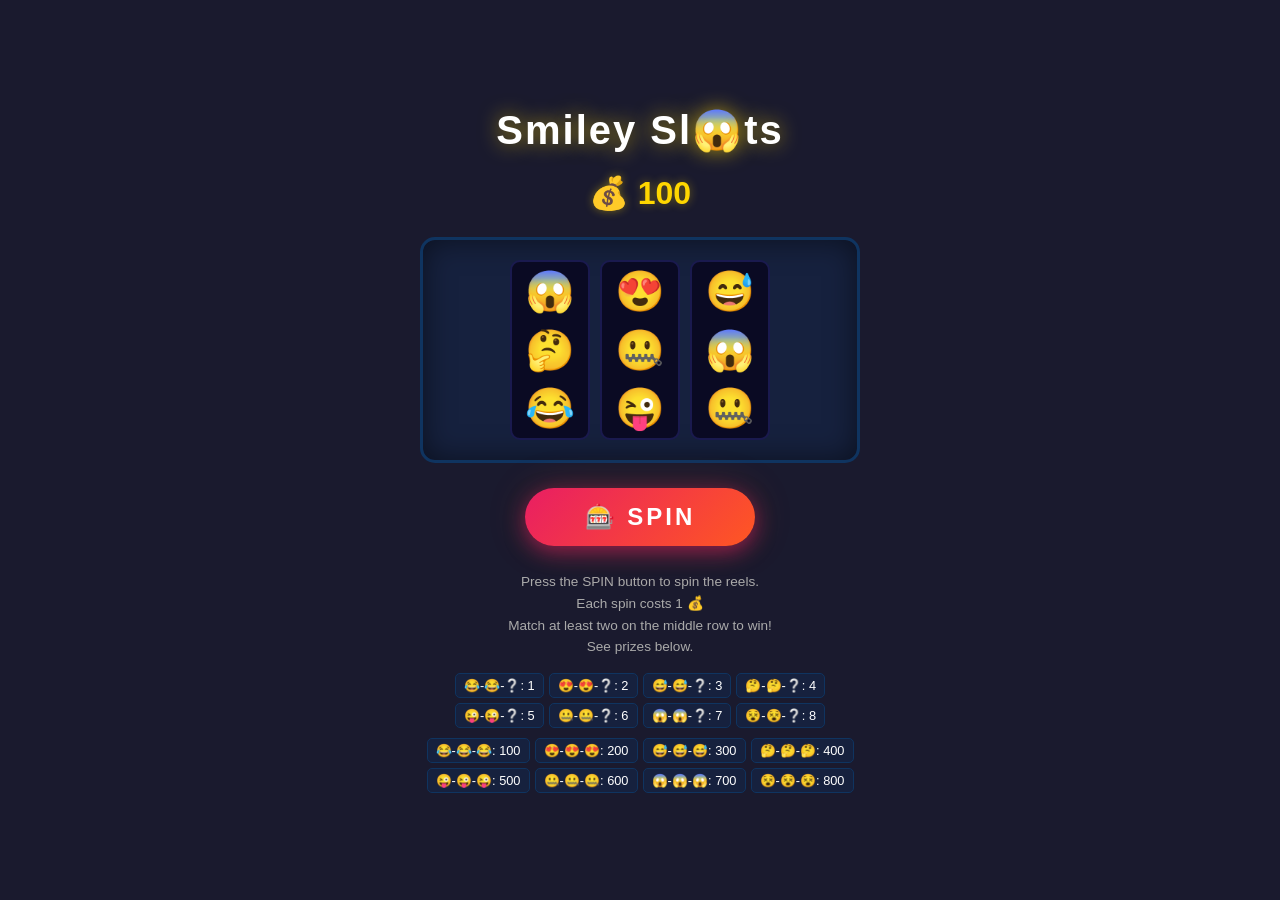
==== index.html @ c07feeef "feat(界面): 添加旋转按钮并改进交互体验 将点击任意位置旋转改为专用旋转按钮 添加按钮禁用状态防止重复点击 更新样式文件添加按钮相关样式" ====
<!doctype html>
<html lang="en">
<head>
  <meta charset="utf-8">
  <meta name="viewport" content="width=device-width,initial-scale=1">
  <title>Smiley Slots</title>
  <link rel="stylesheet" href="style.css">

</head>
<body>
<!-- Please like <3 and share if you enjoyed! -->


<div class="container">
  <h1 class="title"> Smiley Sl😱ts </h1>
  <div class="money-container">
    <div id="money">100</div>
    <div class="changes"> </div>
  </div>

  <div class="play-area">
    <div class="reel-container"></div>
    <div class="reel-container"></div>
    <div class="reel-container"></div>
  </div>

  <button id="spin-btn" class="spin-btn">🎰 SPIN</button>

  <div class="info">
    <div class="instructions">
      Press the SPIN button to spin the reels.<br/> Each spin costs 1 💰<br/> Match at least two on the middle row to win!<br/> See prizes below.</div>

    <div class="prize-table">
      <div class="doubles">
      </div>
      <div class="triples">

      </div>
    </div>
  <script src="script.js"></script>
</body>
</html>
---- style.css ----
* {
  margin: 0;
  padding: 0;
  box-sizing: border-box;
}

body {
  background: #1a1a2e;
  color: #fff;
  font-family: 'Segoe UI', Tahoma, Geneva, Verdana, sans-serif;
  display: flex;
  justify-content: center;
  align-items: center;
  min-height: 100vh;
  overflow: hidden;
}

.container {
  text-align: center;
  padding: 30px;
  max-width: 500px;
  width: 100%;
}

.title {
  font-size: 2.5rem;
  margin-bottom: 20px;
  text-shadow: 0 0 20px rgba(255, 215, 0, 0.6);
  letter-spacing: 2px;
}

.money-container {
  position: relative;
  display: inline-block;
  margin-bottom: 25px;
}

#money {
  font-size: 2rem;
  font-weight: bold;
  color: #ffd700;
  text-shadow: 0 0 10px rgba(255, 215, 0, 0.4);
}

#money::before {
  content: '💰 ';
}

.changes {
  position: absolute;
  top: 0;
  right: -40px;
  display: flex;
  flex-direction: column;
  align-items: center;
}

.change {
  font-size: 0.9rem;
  font-weight: bold;
  color: #4caf50;
  animation: fadeUp 1s ease-out forwards;
}

.change.negative {
  color: #f44336;
}

@keyframes fadeUp {
  from {
    opacity: 1;
    transform: translateY(0);
  }
  to {
    opacity: 0;
    transform: translateY(-20px);
  }
}

.play-area {
  display: flex;
  justify-content: center;
  gap: 10px;
  margin-bottom: 25px;
  background: #16213e;
  border-radius: 15px;
  padding: 20px 15px;
  border: 3px solid #0f3460;
  box-shadow: inset 0 0 30px rgba(0, 0, 0, 0.5);
}

.reel-container {
  width: 80px;
  height: 180px;
  overflow: hidden;
  position: relative;
  background: #0a0a23;
  border-radius: 10px;
  border: 2px solid #1a1a4e;
  display: flex;
  flex-direction: column;
  justify-content: center;
}

.reel-item {
  font-size: 2.5rem;
  height: 60px;
  display: flex;
  align-items: center;
  justify-content: center;
  opacity: 0;
  transform: translateY(-20px);
  transition: opacity 0.1s ease, transform 0.1s ease;
}

.reel-item.active {
  opacity: 1;
  transform: translateY(0);
}

.reel-item.deactivate {
  opacity: 0;
  transform: translateY(20px);
}

.reel-item.win {
  animation: winPulse 0.5s ease-in-out 3;
  background: rgba(255, 215, 0, 0.2);
  border-radius: 8px;
}

@keyframes winPulse {
  0%, 100% {
    transform: scale(1);
  }
  50% {
    transform: scale(1.2);
  }
}

.spin-btn {
  display: block;
  margin: 0 auto 25px;
  padding: 15px 60px;
  font-size: 1.5rem;
  font-weight: bold;
  letter-spacing: 3px;
  color: #fff;
  background: linear-gradient(135deg, #e91e63, #ff5722);
  border: none;
  border-radius: 50px;
  cursor: pointer;
  box-shadow: 0 6px 20px rgba(233, 30, 99, 0.5), 0 0 40px rgba(255, 87, 34, 0.2);
  transition: all 0.2s ease;
  text-transform: uppercase;
  position: relative;
  overflow: hidden;
}

.spin-btn::before {
  content: '';
  position: absolute;
  top: 0;
  left: -100%;
  width: 100%;
  height: 100%;
  background: linear-gradient(90deg, transparent, rgba(255, 255, 255, 0.2), transparent);
  transition: left 0.5s ease;
}

.spin-btn:hover:not(:disabled)::before {
  left: 100%;
}

.spin-btn:hover:not(:disabled) {
  transform: translateY(-2px);
  box-shadow: 0 8px 25px rgba(233, 30, 99, 0.6), 0 0 50px rgba(255, 87, 34, 0.3);
}

.spin-btn:active:not(:disabled) {
  transform: translateY(1px);
  box-shadow: 0 3px 10px rgba(233, 30, 99, 0.4);
}

.spin-btn:disabled {
  background: linear-gradient(135deg, #555, #444);
  cursor: not-allowed;
  box-shadow: none;
  opacity: 0.7;
}

.info {
  text-align: center;
}

.instructions {
  font-size: 0.85rem;
  color: #aaa;
  margin-bottom: 15px;
  line-height: 1.6;
}

.prize-table {
  display: flex;
  flex-direction: column;
  gap: 10px;
}

.doubles,
.triples {
  display: flex;
  flex-wrap: wrap;
  justify-content: center;
  gap: 5px;
}

.prize-item {
  font-size: 0.8rem;
  padding: 4px 8px;
  background: #16213e;
  border-radius: 5px;
  border: 1px solid #0f3460;
  transition: all 0.3s ease;
}

.prize-item.active {
  background: rgba(255, 215, 0, 0.2);
  border-color: #ffd700;
  color: #ffd700;
  box-shadow: 0 0 10px rgba(255, 215, 0, 0.3);
}
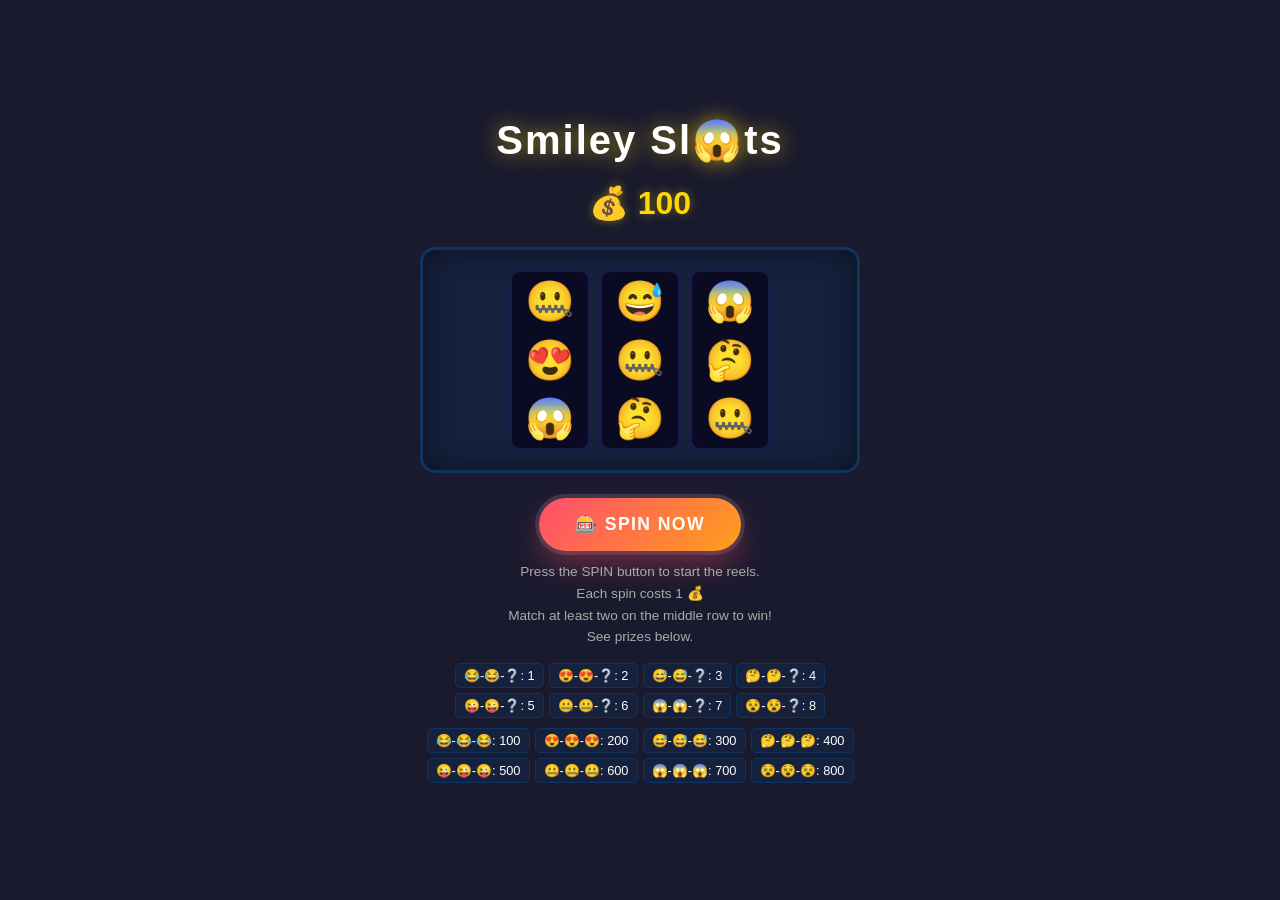
==== commit aa5311d1: "feat(界面): 添加旋转按钮并改进交互体验 添加专门的旋转按钮替代点击任意位置旋转的方式，并实现按钮状态管理 为按钮添加悬停、按下和禁用状态的样式效果 更新游戏说明文本以反映新的交互方式" ====
--- a/index.html
+++ b/index.html
@@ -5,11 +5,50 @@
   <meta name="viewport" content="width=device-width,initial-scale=1">
   <title>Smiley Slots</title>
   <link rel="stylesheet" href="style.css">
+  <style>
+    .spin-button-container {
+      display: flex;
+      justify-content: center;
+      margin: 20px 0 10px;
+    }
 
+    .spin-button {
+      appearance: none;
+      border: none;
+      border-radius: 999px;
+      padding: 16px 36px;
+      font-size: 1.1rem;
+      font-weight: 800;
+      letter-spacing: 0.08em;
+      color: #fff;
+      background: linear-gradient(135deg, #ff4d6d 0%, #ff9f1c 100%);
+      box-shadow: 0 14px 30px rgba(255, 77, 109, 0.35), 0 0 0 4px rgba(255, 255, 255, 0.12);
+      cursor: pointer;
+      transition: transform 0.12s ease, box-shadow 0.12s ease, filter 0.12s ease, opacity 0.12s ease;
+    }
+
+    .spin-button:hover:not(:disabled) {
+      transform: translateY(-2px) scale(1.01);
+      box-shadow: 0 18px 34px rgba(255, 77, 109, 0.4), 0 0 0 6px rgba(255, 255, 255, 0.16);
+      filter: brightness(1.05);
+    }
+
+    .spin-button:active:not(:disabled),
+    .spin-button.is-pressed:not(:disabled) {
+      transform: translateY(2px) scale(0.97);
+      box-shadow: 0 8px 18px rgba(255, 77, 109, 0.3), 0 0 0 4px rgba(255, 255, 255, 0.12);
+      filter: brightness(0.94);
+    }
+
+    .spin-button:disabled {
+      opacity: 0.65;
+      cursor: not-allowed;
+      box-shadow: 0 8px 18px rgba(0, 0, 0, 0.22), 0 0 0 4px rgba(255, 255, 255, 0.08);
+    }
+  </style>
 </head>
 <body>
 <!-- Please like <3 and share if you enjoyed! -->
-
 
 <div class="container">
   <h1 class="title"> Smiley Sl😱ts </h1>
@@ -24,19 +63,23 @@
     <div class="reel-container"></div>
   </div>
 
-  <button id="spin-btn" class="spin-btn">🎰 SPIN</button>
+  <div class="spin-button-container">
+    <button id="spin-button" class="spin-button" type="button">🎰 SPIN NOW</button>
+  </div>
 
   <div class="info">
     <div class="instructions">
-      Press the SPIN button to spin the reels.<br/> Each spin costs 1 💰<br/> Match at least two on the middle row to win!<br/> See prizes below.</div>
+      Press the SPIN button to start the reels.<br/> Each spin costs 1 💰<br/> Match at least two on the middle row to win!<br/> See prizes below.
+    </div>
 
     <div class="prize-table">
       <div class="doubles">
       </div>
       <div class="triples">
-
       </div>
     </div>
+  </div>
+
   <script src="script.js"></script>
 </body>
-</html>+</html>
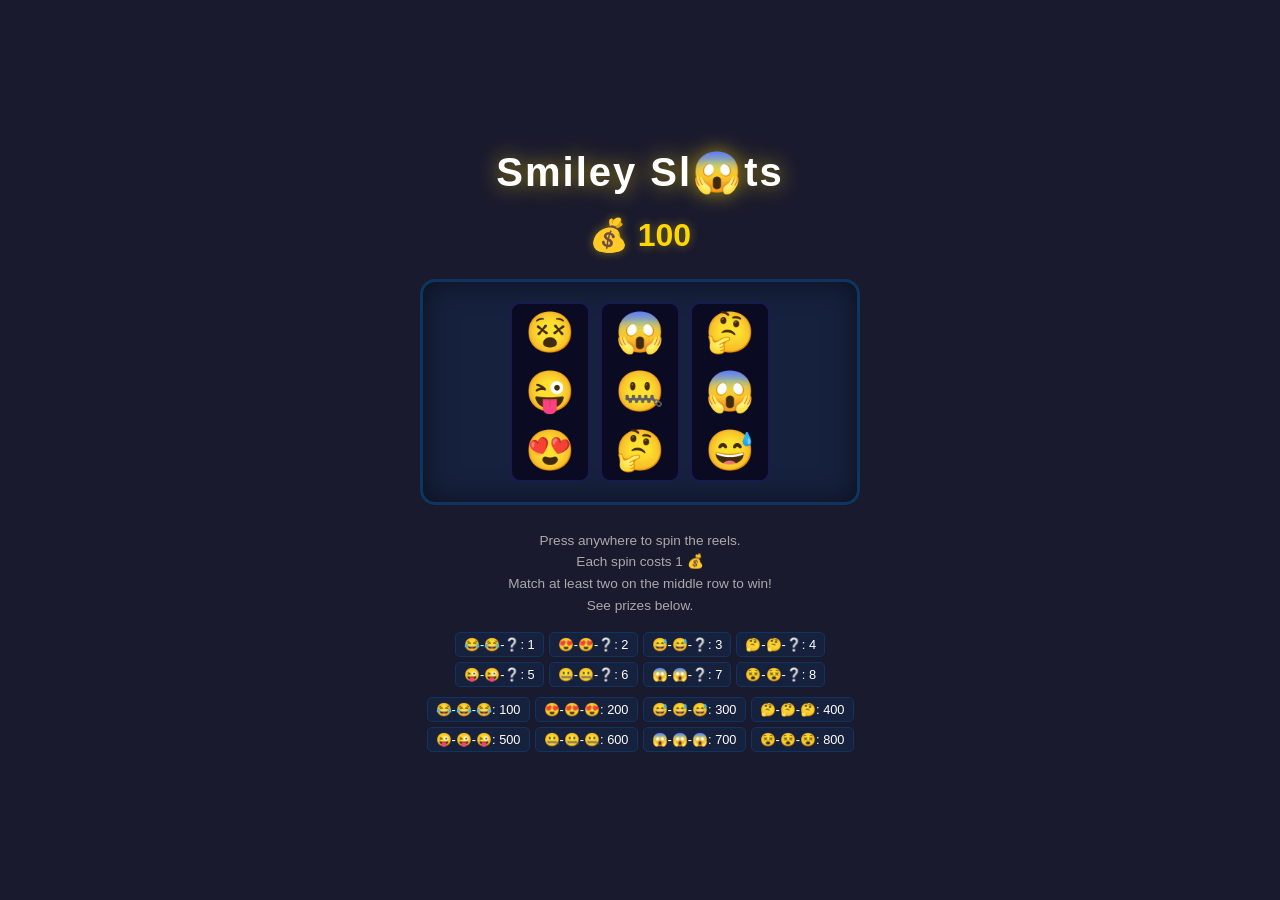
==== commit 4e8c4a21: "feat(界面): 添加旋转按钮禁用状态和样式 在开始旋转时禁用按钮以防止重复点击 为旋转按钮添加悬停和禁用状态的视觉反馈" ====
--- a/index.html
+++ b/index.html
@@ -6,51 +6,39 @@
   <title>Smiley Slots</title>
   <link rel="stylesheet" href="style.css">
   <style>
-    .spin-button-container {
-      display: flex;
-      justify-content: center;
-      margin: 20px 0 10px;
+    #spin-btn {
+      background: linear-gradient(135deg, #ff4b2b, #ff416c);
+      color: white;
+      border: none;
+      padding: 15px 40px;
+      font-size: 24px;
+      font-weight: bold;
+      border-radius: 50px;
+      cursor: pointer;
+      box-shadow: 0 5px 15px rgba(255, 65, 108, 0.4);
+      transition: all 0.1s ease;
+      text-transform: uppercase;
+      letter-spacing: 2px;
+      outline: none;
     }
-
-    .spin-button {
-      appearance: none;
-      border: none;
-      border-radius: 999px;
-      padding: 16px 36px;
-      font-size: 1.1rem;
-      font-weight: 800;
-      letter-spacing: 0.08em;
-      color: #fff;
-      background: linear-gradient(135deg, #ff4d6d 0%, #ff9f1c 100%);
-      box-shadow: 0 14px 30px rgba(255, 77, 109, 0.35), 0 0 0 4px rgba(255, 255, 255, 0.12);
-      cursor: pointer;
-      transition: transform 0.12s ease, box-shadow 0.12s ease, filter 0.12s ease, opacity 0.12s ease;
+    #spin-btn:active {
+      transform: scale(0.95);
+      box-shadow: 0 2px 5px rgba(255, 65, 108, 0.4);
     }
-
-    .spin-button:hover:not(:disabled) {
-      transform: translateY(-2px) scale(1.01);
-      box-shadow: 0 18px 34px rgba(255, 77, 109, 0.4), 0 0 0 6px rgba(255, 255, 255, 0.16);
-      filter: brightness(1.05);
-    }
-
-    .spin-button:active:not(:disabled),
-    .spin-button.is-pressed:not(:disabled) {
-      transform: translateY(2px) scale(0.97);
-      box-shadow: 0 8px 18px rgba(255, 77, 109, 0.3), 0 0 0 4px rgba(255, 255, 255, 0.12);
-      filter: brightness(0.94);
-    }
-
-    .spin-button:disabled {
-      opacity: 0.65;
+    #spin-btn:disabled {
+      background: #cccccc;
+      color: #888888;
       cursor: not-allowed;
-      box-shadow: 0 8px 18px rgba(0, 0, 0, 0.22), 0 0 0 4px rgba(255, 255, 255, 0.08);
+      box-shadow: none;
+      transform: none;
     }
   </style>
 </head>
 <body>
 <!-- Please like <3 and share if you enjoyed! -->
 
-<div class="container">
+
+<div class="container" onclick="startSpin()">
   <h1 class="title"> Smiley Sl😱ts </h1>
   <div class="money-container">
     <div id="money">100</div>
@@ -63,23 +51,17 @@
     <div class="reel-container"></div>
   </div>
 
-  <div class="spin-button-container">
-    <button id="spin-button" class="spin-button" type="button">🎰 SPIN NOW</button>
-  </div>
-
   <div class="info">
     <div class="instructions">
-      Press the SPIN button to start the reels.<br/> Each spin costs 1 💰<br/> Match at least two on the middle row to win!<br/> See prizes below.
-    </div>
+      Press anywhere to spin the reels.<br/> Each spin costs 1 💰<br/> Match at least two on the middle row to win!<br/> See prizes below.</div>
 
     <div class="prize-table">
       <div class="doubles">
       </div>
       <div class="triples">
+
       </div>
     </div>
-  </div>
-
   <script src="script.js"></script>
 </body>
-</html>
+</html>
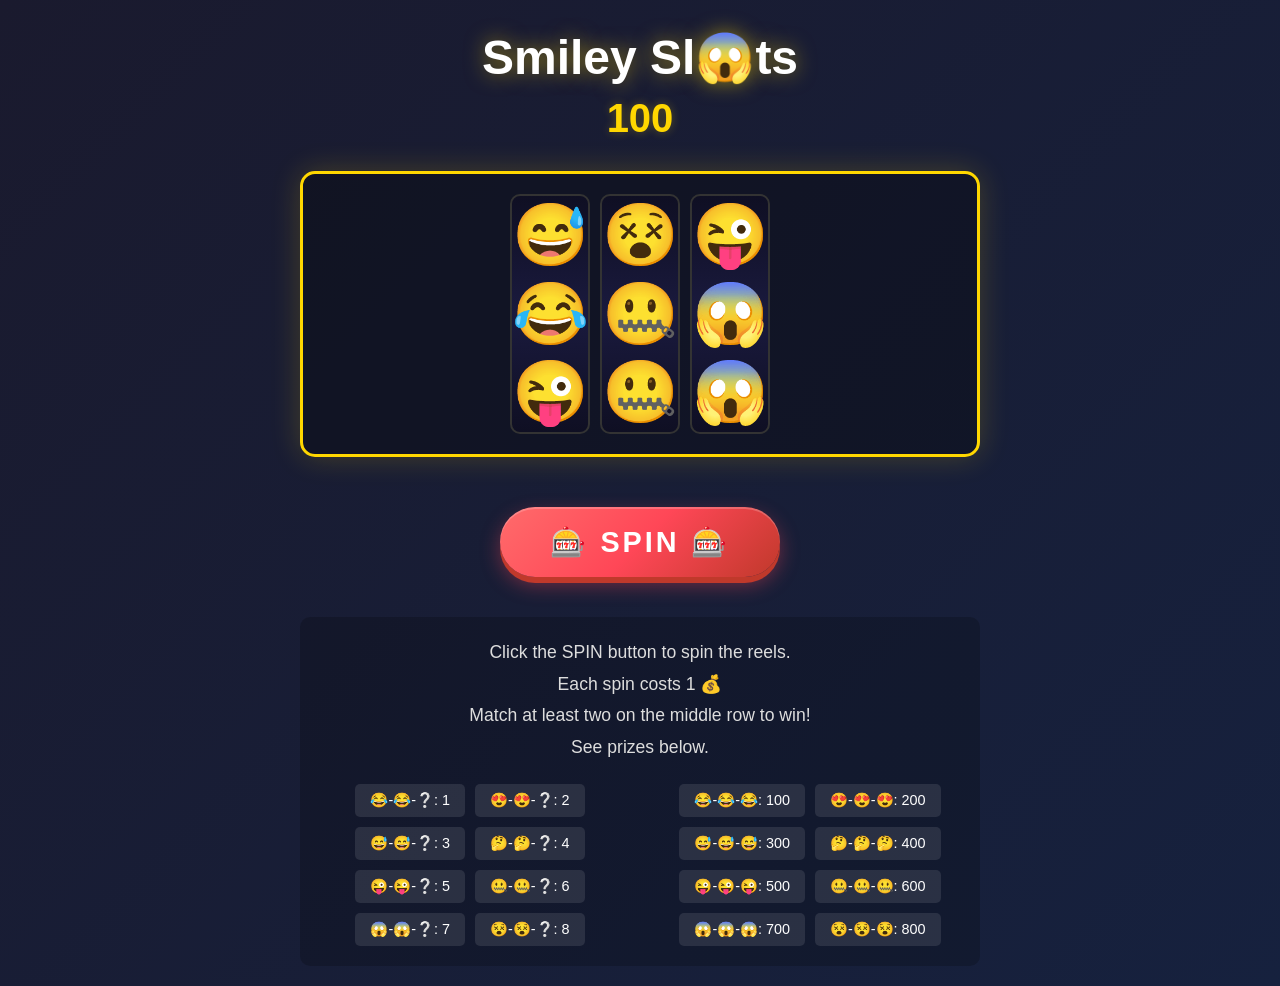
==== commit 55ecf4a1: "feat(界面): 添加旋转按钮并禁用旋转期间点击 添加专用的旋转按钮替代全屏点击功能 在旋转期间禁用按钮防止重复点击 更新说明文字以匹配新的交互方式" ====
--- a/index.html
+++ b/index.html
@@ -5,40 +5,13 @@
   <meta name="viewport" content="width=device-width,initial-scale=1">
   <title>Smiley Slots</title>
   <link rel="stylesheet" href="style.css">
-  <style>
-    #spin-btn {
-      background: linear-gradient(135deg, #ff4b2b, #ff416c);
-      color: white;
-      border: none;
-      padding: 15px 40px;
-      font-size: 24px;
-      font-weight: bold;
-      border-radius: 50px;
-      cursor: pointer;
-      box-shadow: 0 5px 15px rgba(255, 65, 108, 0.4);
-      transition: all 0.1s ease;
-      text-transform: uppercase;
-      letter-spacing: 2px;
-      outline: none;
-    }
-    #spin-btn:active {
-      transform: scale(0.95);
-      box-shadow: 0 2px 5px rgba(255, 65, 108, 0.4);
-    }
-    #spin-btn:disabled {
-      background: #cccccc;
-      color: #888888;
-      cursor: not-allowed;
-      box-shadow: none;
-      transform: none;
-    }
-  </style>
+
 </head>
 <body>
 <!-- Please like <3 and share if you enjoyed! -->
 
 
-<div class="container" onclick="startSpin()">
+<div class="container">
   <h1 class="title"> Smiley Sl😱ts </h1>
   <div class="money-container">
     <div id="money">100</div>
@@ -51,9 +24,11 @@
     <div class="reel-container"></div>
   </div>
 
+  <button id="spin-btn" class="spin-btn" onclick="startSpin()">🎰 SPIN 🎰</button>
+
   <div class="info">
     <div class="instructions">
-      Press anywhere to spin the reels.<br/> Each spin costs 1 💰<br/> Match at least two on the middle row to win!<br/> See prizes below.</div>
+      Click the SPIN button to spin the reels.<br/> Each spin costs 1 💰<br/> Match at least two on the middle row to win!<br/> See prizes below.</div>
 
     <div class="prize-table">
       <div class="doubles">
--- a/style.css
+++ b/style.css
@@ -1,77 +1,71 @@
 * {
+  box-sizing: border-box;
+}
+
+body {
   margin: 0;
   padding: 0;
-  box-sizing: border-box;
-}
-
-body {
-  background: #1a1a2e;
-  color: #fff;
   font-family: 'Segoe UI', Tahoma, Geneva, Verdana, sans-serif;
+  background: linear-gradient(135deg, #1a1a2e 0%, #16213e 100%);
+  min-height: 100vh;
   display: flex;
   justify-content: center;
   align-items: center;
-  min-height: 100vh;
-  overflow: hidden;
 }
 
 .container {
   text-align: center;
-  padding: 30px;
-  max-width: 500px;
-  width: 100%;
+  color: white;
+  padding: 20px;
 }
 
 .title {
-  font-size: 2.5rem;
-  margin-bottom: 20px;
-  text-shadow: 0 0 20px rgba(255, 215, 0, 0.6);
-  letter-spacing: 2px;
+  font-size: 3rem;
+  margin: 10px 0;
+  text-shadow: 0 0 20px rgba(255, 215, 0, 0.5);
 }
 
 .money-container {
   position: relative;
   display: inline-block;
-  margin-bottom: 25px;
 }
 
 #money {
-  font-size: 2rem;
+  font-size: 2.5rem;
   font-weight: bold;
   color: #ffd700;
-  text-shadow: 0 0 10px rgba(255, 215, 0, 0.4);
-}
-
-#money::before {
-  content: '💰 ';
+  text-shadow: 0 0 10px rgba(255, 215, 0, 0.3);
 }
 
 .changes {
   position: absolute;
-  top: 0;
-  right: -40px;
-  display: flex;
-  flex-direction: column;
-  align-items: center;
+  top: 100%;
+  left: 50%;
+  transform: translateX(-50%);
+  width: 100px;
 }
 
 .change {
-  font-size: 0.9rem;
+  font-size: 1.2rem;
   font-weight: bold;
-  color: #4caf50;
-  animation: fadeUp 1s ease-out forwards;
+  animation: fadeUp 1s forwards;
+  opacity: 1;
 }
 
 .change.negative {
-  color: #f44336;
+  color: #ff6b6b;
+}
+
+.change:not(.negative) {
+  color: #4ecdc4;
 }
 
 @keyframes fadeUp {
-  from {
+  0% {
     opacity: 1;
     transform: translateY(0);
   }
-  to {
+  100% {
     opacity: 0;
     transform: translateY(-20px);
   }
@@ -81,80 +75,83 @@
   display: flex;
   justify-content: center;
   gap: 10px;
-  margin-bottom: 25px;
-  background: #16213e;
+  margin: 30px 0;
+  padding: 20px;
+  background: rgba(0, 0, 0, 0.3);
   border-radius: 15px;
-  padding: 20px 15px;
-  border: 3px solid #0f3460;
-  box-shadow: inset 0 0 30px rgba(0, 0, 0, 0.5);
+  border: 3px solid #ffd700;
+  box-shadow: 0 0 30px rgba(255, 215, 0, 0.2);
 }
 
 .reel-container {
   width: 80px;
-  height: 180px;
+  height: 240px;
+  background: linear-gradient(180deg, #0f0f23 0%, #1a1a3e 50%, #0f0f23 100%);
+  border-radius: 10px;
   overflow: hidden;
-  position: relative;
-  background: #0a0a23;
-  border-radius: 10px;
-  border: 2px solid #1a1a4e;
   display: flex;
   flex-direction: column;
   justify-content: center;
+  align-items: center;
+  border: 2px solid #333;
 }
 
 .reel-item {
-  font-size: 2.5rem;
-  height: 60px;
-  display: flex;
+  font-size: 3.5rem;
+  height: 80px;
+  display: flex;
+  justify-content: center;
   align-items: center;
-  justify-content: center;
-  opacity: 0;
-  transform: translateY(-20px);
-  transition: opacity 0.1s ease, transform 0.1s ease;
+  opacity: 0.3;
+  transition: opacity 0.3s, transform 0.3s;
 }
 
 .reel-item.active {
   opacity: 1;
-  transform: translateY(0);
+  transform: scale(1.1);
 }
 
 .reel-item.deactivate {
   opacity: 0;
-  transform: translateY(20px);
+  transform: scale(0.8);
 }
 
 .reel-item.win {
-  animation: winPulse 0.5s ease-in-out 3;
-  background: rgba(255, 215, 0, 0.2);
-  border-radius: 8px;
+  animation: winPulse 0.5s ease-in-out infinite alternate;
+  background: rgba(255, 215, 0, 0.3);
+  border-radius: 10px;
 }
 
 @keyframes winPulse {
-  0%, 100% {
+  0% {
     transform: scale(1);
-  }
-  50% {
+    text-shadow: 0 0 10px #ffd700;
+  }
+  100% {
     transform: scale(1.2);
+    text-shadow: 0 0 30px #ffd700;
   }
 }
 
 .spin-btn {
-  display: block;
-  margin: 0 auto 25px;
-  padding: 15px 60px;
-  font-size: 1.5rem;
+  font-size: 1.8rem;
   font-weight: bold;
-  letter-spacing: 3px;
-  color: #fff;
-  background: linear-gradient(135deg, #e91e63, #ff5722);
+  padding: 18px 50px;
   border: none;
   border-radius: 50px;
+  background: linear-gradient(135deg, #ff6b6b 0%, #ff4757 50%, #c0392b 100%);
+  color: white;
   cursor: pointer;
-  box-shadow: 0 6px 20px rgba(233, 30, 99, 0.5), 0 0 40px rgba(255, 87, 34, 0.2);
-  transition: all 0.2s ease;
   text-transform: uppercase;
+  letter-spacing: 3px;
+  box-shadow:
+    0 6px 0 #c0392b,
+    0 8px 20px rgba(255, 71, 87, 0.4),
+    inset 0 2px 0 rgba(255, 255, 255, 0.2);
+  transition: all 0.1s ease;
   position: relative;
   overflow: hidden;
+  margin: 20px 0;
 }
 
 .spin-btn::before {
@@ -164,68 +161,103 @@
   left: -100%;
   width: 100%;
   height: 100%;
-  background: linear-gradient(90deg, transparent, rgba(255, 255, 255, 0.2), transparent);
+  background: linear-gradient(90deg, transparent, rgba(255, 255, 255, 0.3), transparent);
   transition: left 0.5s ease;
+}
+
+.spin-btn:hover:not(:disabled) {
+  background: linear-gradient(135deg, #ff8787 0%, #ff6b6b 50%, #e74c3c 100%);
+  transform: translateY(-2px);
+  box-shadow:
+    0 8px 0 #c0392b,
+    0 12px 30px rgba(255, 71, 87, 0.5),
+    inset 0 2px 0 rgba(255, 255, 255, 0.3);
 }
 
 .spin-btn:hover:not(:disabled)::before {
   left: 100%;
 }
 
-.spin-btn:hover:not(:disabled) {
-  transform: translateY(-2px);
-  box-shadow: 0 8px 25px rgba(233, 30, 99, 0.6), 0 0 50px rgba(255, 87, 34, 0.3);
-}
-
 .spin-btn:active:not(:disabled) {
-  transform: translateY(1px);
-  box-shadow: 0 3px 10px rgba(233, 30, 99, 0.4);
+  transform: translateY(4px);
+  box-shadow:
+    0 2px 0 #c0392b,
+    0 4px 10px rgba(255, 71, 87, 0.3),
+    inset 0 2px 0 rgba(255, 255, 255, 0.1);
 }
 
 .spin-btn:disabled {
-  background: linear-gradient(135deg, #555, #444);
+  background: linear-gradient(135deg, #636e72 0%, #535c60 50%, #2d3436 100%);
+  color: #aaa;
   cursor: not-allowed;
-  box-shadow: none;
-  opacity: 0.7;
+  box-shadow:
+    0 4px 0 #2d3436,
+    0 6px 15px rgba(0, 0, 0, 0.3);
+  transform: translateY(2px);
+}
+
+.spin-btn:disabled::before {
+  display: none;
+}
+
+@keyframes btnPulse {
+  0%, 100% {
+    box-shadow:
+      0 6px 0 #c0392b,
+      0 8px 20px rgba(255, 71, 87, 0.4),
+      inset 0 2px 0 rgba(255, 255, 255, 0.2);
+  }
+  50% {
+    box-shadow:
+      0 6px 0 #c0392b,
+      0 8px 40px rgba(255, 71, 87, 0.6),
+      inset 0 2px 0 rgba(255, 255, 255, 0.2),
+      0 0 20px rgba(255, 71, 87, 0.4);
+  }
+}
+
+.spin-btn:not(:disabled) {
+  animation: btnPulse 2s ease-in-out infinite;
 }
 
 .info {
-  text-align: center;
+  margin-top: 20px;
+  padding: 20px;
+  background: rgba(0, 0, 0, 0.2);
+  border-radius: 10px;
 }
 
 .instructions {
-  font-size: 0.85rem;
-  color: #aaa;
-  margin-bottom: 15px;
-  line-height: 1.6;
+  font-size: 1.1rem;
+  line-height: 1.8;
+  color: #ddd;
 }
 
 .prize-table {
-  display: flex;
-  flex-direction: column;
+  margin-top: 20px;
+  display: flex;
+  justify-content: center;
+  gap: 40px;
+}
+
+.doubles, .triples {
+  display: flex;
+  flex-wrap: wrap;
   gap: 10px;
-}
-
-.doubles,
-.triples {
-  display: flex;
-  flex-wrap: wrap;
-  justify-content: center;
-  gap: 5px;
+  justify-content: center;
+  max-width: 300px;
 }
 
 .prize-item {
-  font-size: 0.8rem;
-  padding: 4px 8px;
-  background: #16213e;
+  padding: 8px 15px;
+  background: rgba(255, 255, 255, 0.1);
   border-radius: 5px;
-  border: 1px solid #0f3460;
-  transition: all 0.3s ease;
+  font-size: 0.9rem;
+  transition: all 0.3s;
 }
 
 .prize-item.active {
-  background: rgba(255, 215, 0, 0.2);
-  border-color: #ffd700;
-  color: #ffd700;
-  box-shadow: 0 0 10px rgba(255, 215, 0, 0.3);
-}
+  background: rgba(255, 215, 0, 0.4);
+  transform: scale(1.1);
+  box-shadow: 0 0 15px rgba(255, 215, 0, 0.5);
+}
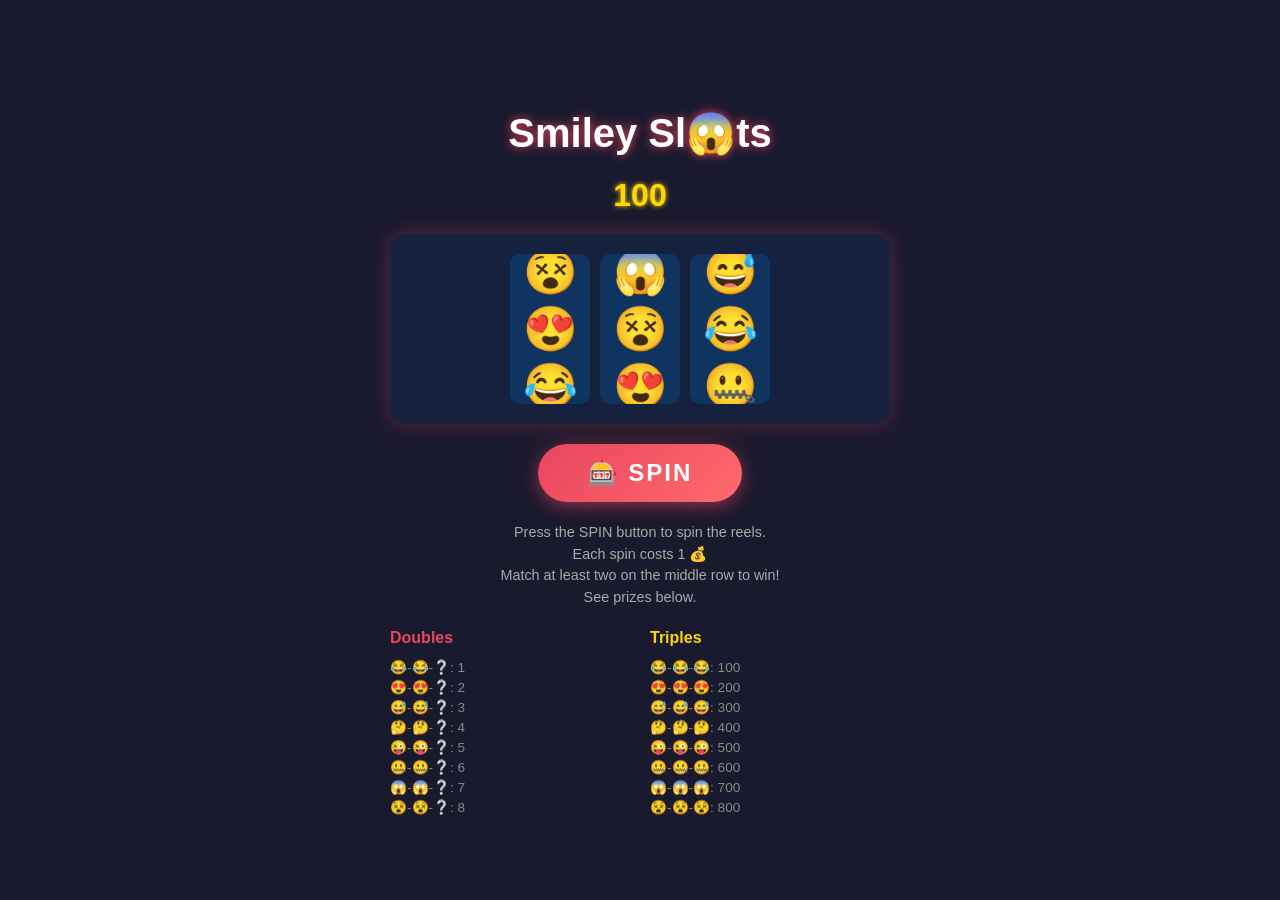
==== commit 527471ae: "添加spin按钮" ====
--- a/index.html
+++ b/index.html
@@ -24,11 +24,11 @@
     <div class="reel-container"></div>
   </div>
 
-  <button id="spin-btn" class="spin-btn" onclick="startSpin()">🎰 SPIN 🎰</button>
+  <button id="spin-btn" class="spin-button">🎰 SPIN</button>
 
   <div class="info">
     <div class="instructions">
-      Click the SPIN button to spin the reels.<br/> Each spin costs 1 💰<br/> Match at least two on the middle row to win!<br/> See prizes below.</div>
+      Press the SPIN button to spin the reels.<br/> Each spin costs 1 💰<br/> Match at least two on the middle row to win!<br/> See prizes below.</div>
 
     <div class="prize-table">
       <div class="doubles">
--- a/style.css
+++ b/style.css
@@ -1,12 +1,9 @@
-* {
-  box-sizing: border-box;
-}
-
 body {
   margin: 0;
   padding: 0;
+  background: #1a1a2e;
   font-family: 'Segoe UI', Tahoma, Geneva, Verdana, sans-serif;
-  background: linear-gradient(135deg, #1a1a2e 0%, #16213e 100%);
+  color: #fff;
   min-height: 100vh;
   display: flex;
   justify-content: center;
@@ -14,94 +11,80 @@
 }
 
 .container {
+  max-width: 500px;
+  width: 100%;
+  padding: 20px;
   text-align: center;
-  color: white;
-  padding: 20px;
 }
 
 .title {
-  font-size: 3rem;
-  margin: 10px 0;
-  text-shadow: 0 0 20px rgba(255, 215, 0, 0.5);
+  font-size: 2.5rem;
+  margin-bottom: 20px;
+  text-shadow: 0 0 10px #e94560;
 }
 
 .money-container {
   position: relative;
-  display: inline-block;
+  margin-bottom: 20px;
 }
 
 #money {
-  font-size: 2.5rem;
+  font-size: 2rem;
   font-weight: bold;
   color: #ffd700;
-  text-shadow: 0 0 10px rgba(255, 215, 0, 0.3);
+  text-shadow: 0 0 5px #ffd700;
 }
 
 .changes {
   position: absolute;
-  top: 100%;
-  left: 50%;
-  transform: translateX(-50%);
-  width: 100px;
+  top: 0;
+  right: 0;
+  display: flex;
+  flex-direction: column;
+  align-items: flex-end;
 }
 
 .change {
-  font-size: 1.2rem;
-  font-weight: bold;
-  animation: fadeUp 1s forwards;
-  opacity: 1;
+  font-size: 0.9rem;
+  color: #4ade80;
+  animation: fadeOut 2s forwards;
 }
 
 .change.negative {
-  color: #ff6b6b;
-}
-
-.change:not(.negative) {
-  color: #4ecdc4;
-}
-
-@keyframes fadeUp {
-  0% {
-    opacity: 1;
-    transform: translateY(0);
-  }
-  100% {
-    opacity: 0;
-    transform: translateY(-20px);
-  }
+  color: #f87171;
+}
+
+@keyframes fadeOut {
+  0% { opacity: 1; transform: translateY(0); }
+  100% { opacity: 0; transform: translateY(-20px); }
 }
 
 .play-area {
   display: flex;
   justify-content: center;
   gap: 10px;
-  margin: 30px 0;
+  margin-bottom: 20px;
+  background: #16213e;
   padding: 20px;
-  background: rgba(0, 0, 0, 0.3);
   border-radius: 15px;
-  border: 3px solid #ffd700;
-  box-shadow: 0 0 30px rgba(255, 215, 0, 0.2);
+  box-shadow: 0 0 20px rgba(233, 69, 96, 0.3);
 }
 
 .reel-container {
   width: 80px;
-  height: 240px;
-  background: linear-gradient(180deg, #0f0f23 0%, #1a1a3e 50%, #0f0f23 100%);
+  height: 150px;
+  overflow: hidden;
+  background: #0f3460;
   border-radius: 10px;
-  overflow: hidden;
   display: flex;
   flex-direction: column;
+  align-items: center;
   justify-content: center;
-  align-items: center;
-  border: 2px solid #333;
 }
 
 .reel-item {
-  font-size: 3.5rem;
-  height: 80px;
-  display: flex;
-  justify-content: center;
-  align-items: center;
+  font-size: 2.5rem;
+  padding: 5px;
   opacity: 0.3;
   transition: opacity 0.3s, transform 0.3s;
 }
@@ -113,151 +96,124 @@
 
 .reel-item.deactivate {
   opacity: 0;
-  transform: scale(0.8);
 }
 
 .reel-item.win {
   animation: winPulse 0.5s ease-in-out infinite alternate;
-  background: rgba(255, 215, 0, 0.3);
-  border-radius: 10px;
 }
 
 @keyframes winPulse {
-  0% {
-    transform: scale(1);
-    text-shadow: 0 0 10px #ffd700;
-  }
-  100% {
-    transform: scale(1.2);
-    text-shadow: 0 0 30px #ffd700;
-  }
-}
-
-.spin-btn {
-  font-size: 1.8rem;
-  font-weight: bold;
-  padding: 18px 50px;
+  from { transform: scale(1); }
+  to { transform: scale(1.3); }
+}
+
+.spin-button {
+  display: block;
+  margin: 20px auto;
+  padding: 15px 50px;
+  font-size: 1.5rem;
+  font-weight: bold;
+  color: #fff;
+  background: linear-gradient(135deg, #e94560, #ff6b6b);
   border: none;
   border-radius: 50px;
-  background: linear-gradient(135deg, #ff6b6b 0%, #ff4757 50%, #c0392b 100%);
-  color: white;
   cursor: pointer;
+  box-shadow: 0 5px 15px rgba(233, 69, 96, 0.4),
+              0 0 30px rgba(233, 69, 96, 0.2);
+  transition: all 0.2s ease;
   text-transform: uppercase;
-  letter-spacing: 3px;
-  box-shadow:
-    0 6px 0 #c0392b,
-    0 8px 20px rgba(255, 71, 87, 0.4),
-    inset 0 2px 0 rgba(255, 255, 255, 0.2);
-  transition: all 0.1s ease;
+  letter-spacing: 2px;
   position: relative;
   overflow: hidden;
-  margin: 20px 0;
-}
-
-.spin-btn::before {
+}
+
+.spin-button::before {
   content: '';
   position: absolute;
   top: 0;
   left: -100%;
   width: 100%;
   height: 100%;
-  background: linear-gradient(90deg, transparent, rgba(255, 255, 255, 0.3), transparent);
-  transition: left 0.5s ease;
-}
-
-.spin-btn:hover:not(:disabled) {
-  background: linear-gradient(135deg, #ff8787 0%, #ff6b6b 50%, #e74c3c 100%);
-  transform: translateY(-2px);
-  box-shadow:
-    0 8px 0 #c0392b,
-    0 12px 30px rgba(255, 71, 87, 0.5),
-    inset 0 2px 0 rgba(255, 255, 255, 0.3);
-}
-
-.spin-btn:hover:not(:disabled)::before {
+  background: linear-gradient(90deg, transparent, rgba(255,255,255,0.2), transparent);
+  transition: left 0.5s;
+}
+
+.spin-button:hover:not(:disabled) {
+  transform: translateY(-3px);
+  box-shadow: 0 8px 25px rgba(233, 69, 96, 0.5),
+              0 0 40px rgba(233, 69, 96, 0.3);
+}
+
+.spin-button:hover:not(:disabled)::before {
   left: 100%;
 }
 
-.spin-btn:active:not(:disabled) {
-  transform: translateY(4px);
-  box-shadow:
-    0 2px 0 #c0392b,
-    0 4px 10px rgba(255, 71, 87, 0.3),
-    inset 0 2px 0 rgba(255, 255, 255, 0.1);
-}
-
-.spin-btn:disabled {
-  background: linear-gradient(135deg, #636e72 0%, #535c60 50%, #2d3436 100%);
-  color: #aaa;
+.spin-button:active:not(:disabled) {
+  transform: translateY(2px) scale(0.95);
+  box-shadow: 0 2px 10px rgba(233, 69, 96, 0.4);
+}
+
+.spin-button:disabled {
+  background: linear-gradient(135deg, #666, #888);
   cursor: not-allowed;
-  box-shadow:
-    0 4px 0 #2d3436,
-    0 6px 15px rgba(0, 0, 0, 0.3);
-  transform: translateY(2px);
-}
-
-.spin-btn:disabled::before {
-  display: none;
-}
-
-@keyframes btnPulse {
-  0%, 100% {
-    box-shadow:
-      0 6px 0 #c0392b,
-      0 8px 20px rgba(255, 71, 87, 0.4),
-      inset 0 2px 0 rgba(255, 255, 255, 0.2);
-  }
-  50% {
-    box-shadow:
-      0 6px 0 #c0392b,
-      0 8px 40px rgba(255, 71, 87, 0.6),
-      inset 0 2px 0 rgba(255, 255, 255, 0.2),
-      0 0 20px rgba(255, 71, 87, 0.4);
-  }
-}
-
-.spin-btn:not(:disabled) {
-  animation: btnPulse 2s ease-in-out infinite;
+  box-shadow: none;
+  opacity: 0.6;
+}
+
+@keyframes buttonPulse {
+  0%, 100% { box-shadow: 0 5px 15px rgba(233, 69, 96, 0.4), 0 0 30px rgba(233, 69, 96, 0.2); }
+  50% { box-shadow: 0 5px 20px rgba(233, 69, 96, 0.6), 0 0 50px rgba(233, 69, 96, 0.4); }
+}
+
+.spin-button:not(:disabled) {
+  animation: buttonPulse 2s infinite;
 }
 
 .info {
   margin-top: 20px;
-  padding: 20px;
-  background: rgba(0, 0, 0, 0.2);
-  border-radius: 10px;
 }
 
 .instructions {
-  font-size: 1.1rem;
-  line-height: 1.8;
-  color: #ddd;
+  font-size: 0.9rem;
+  color: #aaa;
+  margin-bottom: 20px;
+  line-height: 1.5;
 }
 
 .prize-table {
-  margin-top: 20px;
-  display: flex;
-  justify-content: center;
-  gap: 40px;
+  display: flex;
+  justify-content: space-around;
+  gap: 20px;
 }
 
 .doubles, .triples {
-  display: flex;
-  flex-wrap: wrap;
-  gap: 10px;
-  justify-content: center;
-  max-width: 300px;
+  flex: 1;
+  text-align: left;
+}
+
+.doubles::before {
+  content: 'Doubles';
+  display: block;
+  font-weight: bold;
+  color: #e94560;
+  margin-bottom: 10px;
+}
+
+.triples::before {
+  content: 'Triples';
+  display: block;
+  font-weight: bold;
+  color: #ffd700;
+  margin-bottom: 10px;
 }
 
 .prize-item {
-  padding: 8px 15px;
-  background: rgba(255, 255, 255, 0.1);
-  border-radius: 5px;
-  font-size: 0.9rem;
-  transition: all 0.3s;
+  font-size: 0.85rem;
+  color: #888;
+  padding: 2px 0;
 }
 
 .prize-item.active {
-  background: rgba(255, 215, 0, 0.4);
-  transform: scale(1.1);
-  box-shadow: 0 0 15px rgba(255, 215, 0, 0.5);
-}+  color: #4ade80;
+  font-weight: bold;
+}
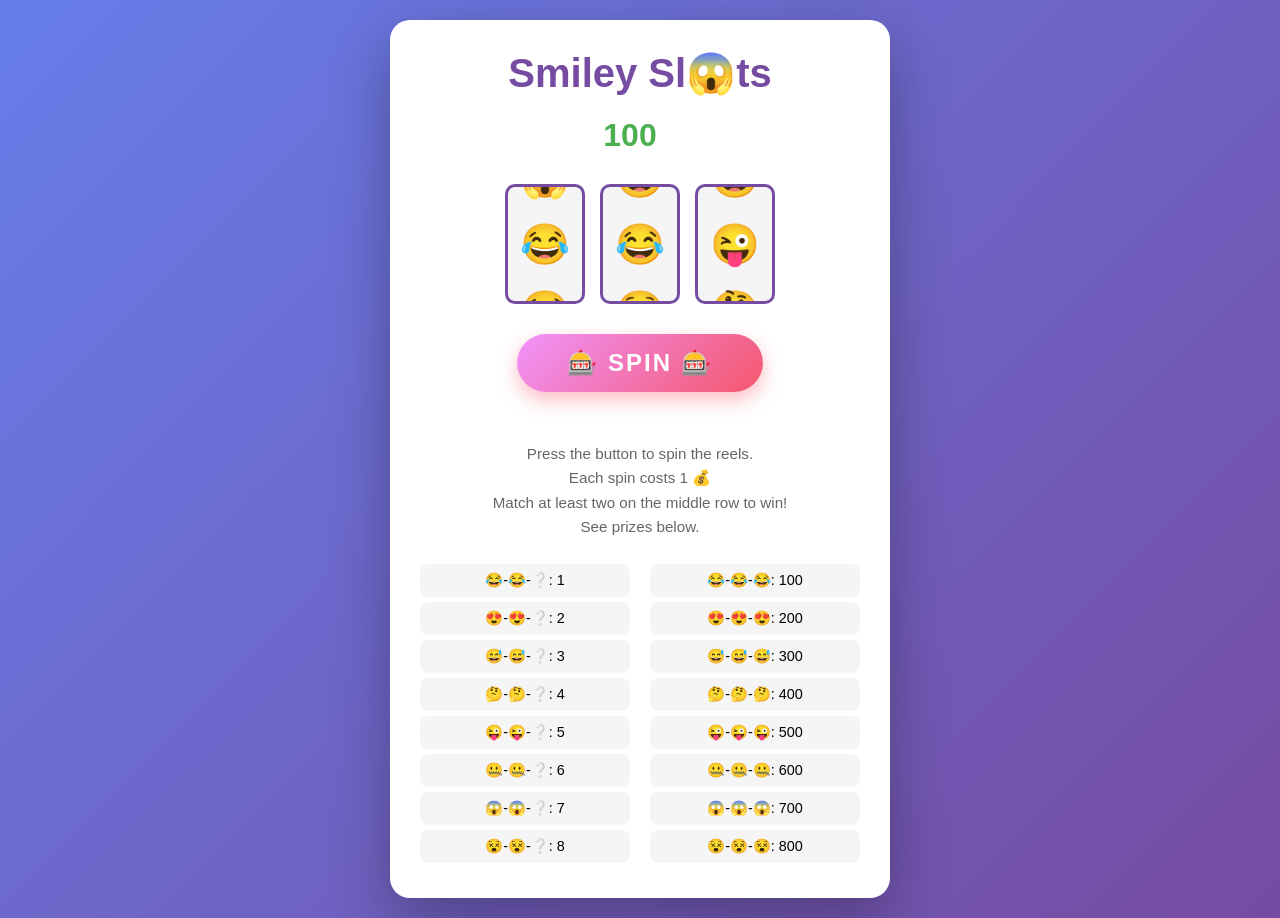
==== commit aa760cf8: "添加spin按钮" ====
--- a/index.html
+++ b/index.html
@@ -24,11 +24,11 @@
     <div class="reel-container"></div>
   </div>
 
-  <button id="spin-btn" class="spin-button">🎰 SPIN</button>
+  <button id="spin-button" onclick="startSpin()">🎰 SPIN 🎰</button>
 
   <div class="info">
     <div class="instructions">
-      Press the SPIN button to spin the reels.<br/> Each spin costs 1 💰<br/> Match at least two on the middle row to win!<br/> See prizes below.</div>
+      Press the button to spin the reels.<br/> Each spin costs 1 💰<br/> Match at least two on the middle row to win!<br/> See prizes below.</div>
 
     <div class="prize-table">
       <div class="doubles">
--- a/style.css
+++ b/style.css
@@ -1,57 +1,64 @@
-body {
+* {
   margin: 0;
   padding: 0;
-  background: #1a1a2e;
-  font-family: 'Segoe UI', Tahoma, Geneva, Verdana, sans-serif;
-  color: #fff;
+  box-sizing: border-box;
+}
+
+body {
+  font-family: 'Arial', sans-serif;
+  background: linear-gradient(135deg, #667eea 0%, #764ba2 100%);
   min-height: 100vh;
   display: flex;
   justify-content: center;
   align-items: center;
+  padding: 20px;
 }
 
 .container {
+  background: white;
+  border-radius: 20px;
+  padding: 30px;
+  box-shadow: 0 20px 60px rgba(0, 0, 0, 0.3);
+  text-align: center;
   max-width: 500px;
   width: 100%;
-  padding: 20px;
-  text-align: center;
 }
 
 .title {
   font-size: 2.5rem;
   margin-bottom: 20px;
-  text-shadow: 0 0 10px #e94560;
+  color: #764ba2;
 }
 
 .money-container {
-  position: relative;
-  margin-bottom: 20px;
+  display: flex;
+  justify-content: center;
+  align-items: center;
+  gap: 20px;
+  margin-bottom: 30px;
 }
 
 #money {
   font-size: 2rem;
   font-weight: bold;
-  color: #ffd700;
-  text-shadow: 0 0 5px #ffd700;
+  color: #4caf50;
 }
 
 .changes {
-  position: absolute;
-  top: 0;
-  right: 0;
   display: flex;
   flex-direction: column;
-  align-items: flex-end;
+  align-items: center;
+  gap: 5px;
 }
 
 .change {
-  font-size: 0.9rem;
-  color: #4ade80;
-  animation: fadeOut 2s forwards;
+  font-size: 1rem;
+  color: #4caf50;
+  animation: fadeOut 1s forwards;
 }
 
 .change.negative {
-  color: #f87171;
+  color: #f44336;
 }
 
 @keyframes fadeOut {
@@ -62,111 +69,82 @@
 .play-area {
   display: flex;
   justify-content: center;
-  gap: 10px;
-  margin-bottom: 20px;
-  background: #16213e;
-  padding: 20px;
-  border-radius: 15px;
-  box-shadow: 0 0 20px rgba(233, 69, 96, 0.3);
+  gap: 15px;
+  margin-bottom: 30px;
 }
 
 .reel-container {
   width: 80px;
-  height: 150px;
+  height: 120px;
+  background: #f5f5f5;
+  border-radius: 10px;
   overflow: hidden;
-  background: #0f3460;
-  border-radius: 10px;
   display: flex;
   flex-direction: column;
+  justify-content: center;
   align-items: center;
-  justify-content: center;
+  border: 3px solid #764ba2;
+  position: relative;
 }
 
 .reel-item {
   font-size: 2.5rem;
-  padding: 5px;
-  opacity: 0.3;
-  transition: opacity 0.3s, transform 0.3s;
+  padding: 10px 0;
+  transition: all 0.1s ease;
+  opacity: 0;
+  transform: translateY(-20px);
 }
 
 .reel-item.active {
   opacity: 1;
-  transform: scale(1.1);
+  transform: translateY(0);
 }
 
 .reel-item.deactivate {
   opacity: 0;
+  transform: translateY(20px);
 }
 
 .reel-item.win {
-  animation: winPulse 0.5s ease-in-out infinite alternate;
+  animation: pulse 0.3s ease infinite;
 }
 
-@keyframes winPulse {
-  from { transform: scale(1); }
-  to { transform: scale(1.3); }
+@keyframes pulse {
+  0%, 100% { transform: scale(1); }
+  50% { transform: scale(1.2); }
 }
 
-.spin-button {
-  display: block;
-  margin: 20px auto;
-  padding: 15px 50px;
+#spin-button {
   font-size: 1.5rem;
   font-weight: bold;
-  color: #fff;
-  background: linear-gradient(135deg, #e94560, #ff6b6b);
+  padding: 15px 50px;
+  background: linear-gradient(135deg, #f093fb 0%, #f5576c 100%);
+  color: white;
   border: none;
   border-radius: 50px;
   cursor: pointer;
-  box-shadow: 0 5px 15px rgba(233, 69, 96, 0.4),
-              0 0 30px rgba(233, 69, 96, 0.2);
+  box-shadow: 0 8px 20px rgba(245, 87, 108, 0.4);
   transition: all 0.2s ease;
   text-transform: uppercase;
   letter-spacing: 2px;
-  position: relative;
-  overflow: hidden;
+  margin-bottom: 30px;
 }
 
-.spin-button::before {
-  content: '';
-  position: absolute;
-  top: 0;
-  left: -100%;
-  width: 100%;
-  height: 100%;
-  background: linear-gradient(90deg, transparent, rgba(255,255,255,0.2), transparent);
-  transition: left 0.5s;
+#spin-button:hover:not(.disabled) {
+  transform: translateY(-3px);
+  box-shadow: 0 12px 25px rgba(245, 87, 108, 0.5);
 }
 
-.spin-button:hover:not(:disabled) {
-  transform: translateY(-3px);
-  box-shadow: 0 8px 25px rgba(233, 69, 96, 0.5),
-              0 0 40px rgba(233, 69, 96, 0.3);
+#spin-button:active:not(.disabled) {
+  transform: translateY(0);
+  box-shadow: 0 5px 15px rgba(245, 87, 108, 0.4);
 }
 
-.spin-button:hover:not(:disabled)::before {
-  left: 100%;
-}
-
-.spin-button:active:not(:disabled) {
-  transform: translateY(2px) scale(0.95);
-  box-shadow: 0 2px 10px rgba(233, 69, 96, 0.4);
-}
-
-.spin-button:disabled {
-  background: linear-gradient(135deg, #666, #888);
+#spin-button.disabled {
+  background: linear-gradient(135deg, #9e9e9e 0%, #757575 100%);
   cursor: not-allowed;
-  box-shadow: none;
-  opacity: 0.6;
-}
-
-@keyframes buttonPulse {
-  0%, 100% { box-shadow: 0 5px 15px rgba(233, 69, 96, 0.4), 0 0 30px rgba(233, 69, 96, 0.2); }
-  50% { box-shadow: 0 5px 20px rgba(233, 69, 96, 0.6), 0 0 50px rgba(233, 69, 96, 0.4); }
-}
-
-.spin-button:not(:disabled) {
-  animation: buttonPulse 2s infinite;
+  box-shadow: 0 4px 10px rgba(0, 0, 0, 0.2);
+  opacity: 0.7;
 }
 
 .info {
@@ -174,10 +152,10 @@
 }
 
 .instructions {
-  font-size: 0.9rem;
-  color: #aaa;
+  color: #666;
+  font-size: 0.95rem;
   margin-bottom: 20px;
-  line-height: 1.5;
+  line-height: 1.6;
 }
 
 .prize-table {
@@ -186,34 +164,21 @@
   gap: 20px;
 }
 
-.doubles, .triples {
+.prize-table > div {
   flex: 1;
-  text-align: left;
-}
-
-.doubles::before {
-  content: 'Doubles';
-  display: block;
-  font-weight: bold;
-  color: #e94560;
-  margin-bottom: 10px;
-}
-
-.triples::before {
-  content: 'Triples';
-  display: block;
-  font-weight: bold;
-  color: #ffd700;
-  margin-bottom: 10px;
 }
 
 .prize-item {
-  font-size: 0.85rem;
-  color: #888;
-  padding: 2px 0;
+  font-size: 0.9rem;
+  padding: 8px;
+  margin: 5px 0;
+  background: #f5f5f5;
+  border-radius: 8px;
+  transition: all 0.3s ease;
 }
 
 .prize-item.active {
-  color: #4ade80;
-  font-weight: bold;
+  background: linear-gradient(135deg, #667eea 0%, #764ba2 100%);
+  color: white;
+  transform: scale(1.05);
 }
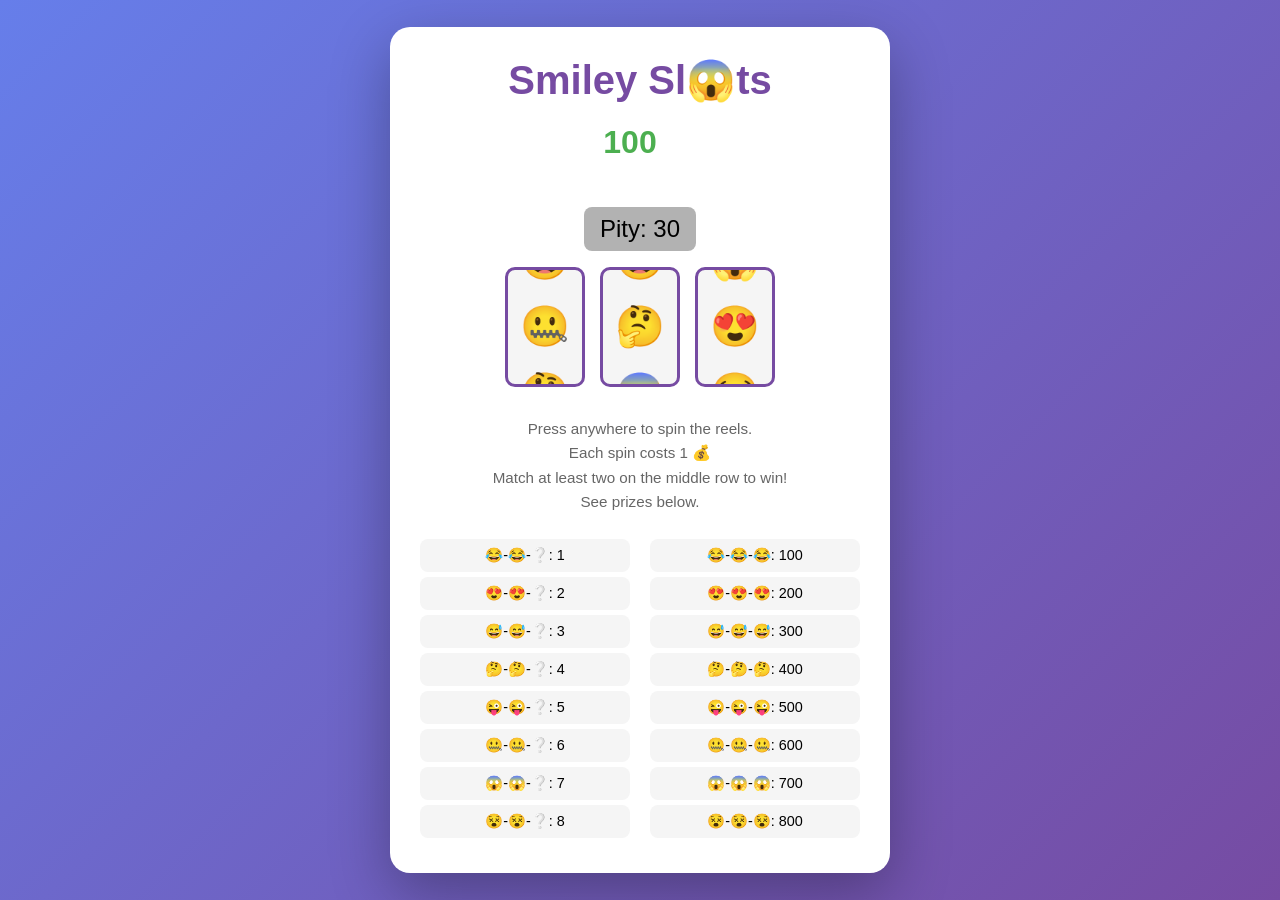
==== commit 09e821c5: "保底" ====
--- a/index.html
+++ b/index.html
@@ -5,17 +5,30 @@
   <meta name="viewport" content="width=device-width,initial-scale=1">
   <title>Smiley Slots</title>
   <link rel="stylesheet" href="style.css">
+  <style>
+    .pity-container {
+      font-size: 1.5rem;
+      margin: 1rem 0;
+      padding: 0.5rem 1rem;
+      background: rgba(0, 0, 0, 0.3);
+      border-radius: 8px;
+      display: inline-block;
+    }
+  </style>
 
 </head>
 <body>
 <!-- Please like <3 and share if you enjoyed! -->
 
 
-<div class="container">
+<div class="container" onclick="startSpin()">
   <h1 class="title"> Smiley Sl😱ts </h1>
   <div class="money-container">
     <div id="money">100</div>
     <div class="changes"> </div>
+  </div>
+  <div class="pity-container">
+    Pity: <span id="pity-display">30</span>
   </div>
 
   <div class="play-area">
@@ -24,11 +37,9 @@
     <div class="reel-container"></div>
   </div>
 
-  <button id="spin-button" onclick="startSpin()">🎰 SPIN 🎰</button>
-
   <div class="info">
     <div class="instructions">
-      Press the button to spin the reels.<br/> Each spin costs 1 💰<br/> Match at least two on the middle row to win!<br/> See prizes below.</div>
+      Press anywhere to spin the reels.<br/> Each spin costs 1 💰<br/> Match at least two on the middle row to win!<br/> See prizes below.</div>
 
     <div class="prize-table">
       <div class="doubles">
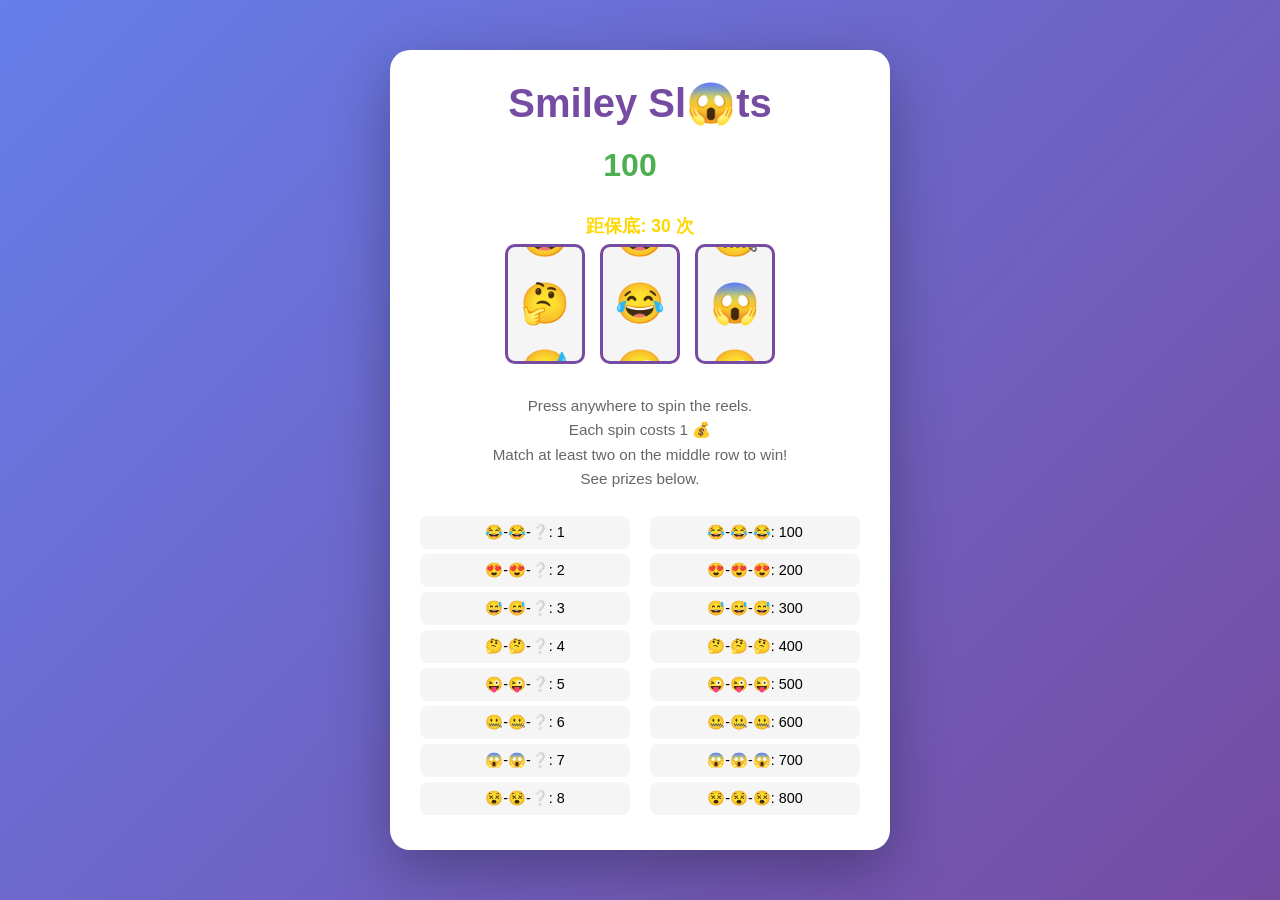
==== commit c3c69b9a: "保底" ====
--- a/index.html
+++ b/index.html
@@ -5,16 +5,6 @@
   <meta name="viewport" content="width=device-width,initial-scale=1">
   <title>Smiley Slots</title>
   <link rel="stylesheet" href="style.css">
-  <style>
-    .pity-container {
-      font-size: 1.5rem;
-      margin: 1rem 0;
-      padding: 0.5rem 1rem;
-      background: rgba(0, 0, 0, 0.3);
-      border-radius: 8px;
-      display: inline-block;
-    }
-  </style>
 
 </head>
 <body>
@@ -27,9 +17,7 @@
     <div id="money">100</div>
     <div class="changes"> </div>
   </div>
-  <div class="pity-container">
-    Pity: <span id="pity-display">30</span>
-  </div>
+  <div class="pity-display" style="text-align:center;color:#ffd700;font-size:1.1em;margin:6px 0;font-weight:bold;">距保底: <span id="pity-counter">30</span> 次</div>
 
   <div class="play-area">
     <div class="reel-container"></div>
